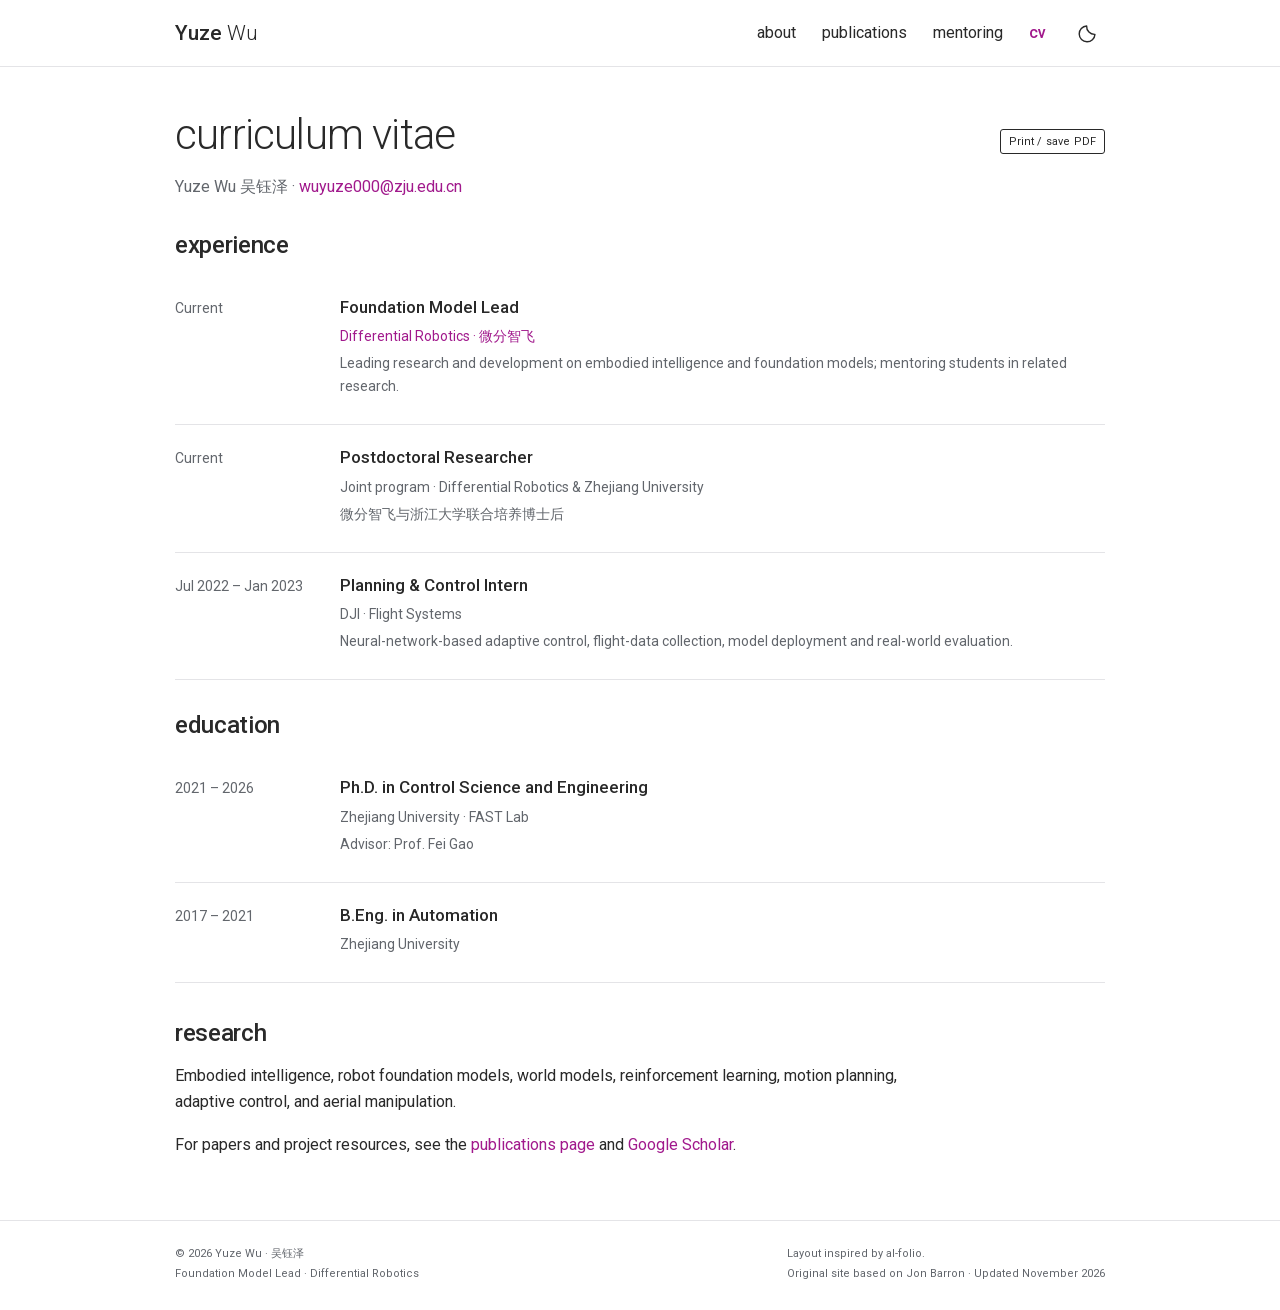
==== cv/index.html @ 36acd269 "Refresh academic homepage, author roles, and postdoctoral profile" ====
<!doctype html>
<html lang="en"><head>
<meta charset="utf-8"><meta name="viewport" content="width=device-width, initial-scale=1">
<title>Cv · Yuze Wu</title><meta name="description" content="Academic and professional background of Yuze Wu, Foundation Model Lead at Differential Robotics and joint postdoctoral researcher with Zhejiang University."><meta name="author" content="Yuze Wu">
<link rel="canonical" href="https://wyz000.github.io/cv/"><meta property="og:type" content="website"><meta property="og:title" content="Cv · Yuze Wu"><meta property="og:description" content="Academic and professional background of Yuze Wu, Foundation Model Lead at Differential Robotics and joint postdoctoral researcher with Zhejiang University."><meta property="og:url" content="https://wyz000.github.io/cv/"><meta property="og:image" content="https://wyz000.github.io/assets/images/yuze-wu.jpg">
<meta name="theme-color" content="#ffffff"><link rel="icon" href="../assets/favicon.svg" type="image/svg+xml">
<script>try{const t=localStorage.getItem('theme');document.documentElement.dataset.theme=t||(matchMedia('(prefers-color-scheme: dark)').matches?'dark':'light')}catch(e){}</script>
<link rel="stylesheet" href="../assets/css/site.css"><script src="../assets/js/site.js" defer></script>
<script type="application/ld+json">{"@context": "https://schema.org", "@type": "Person", "name": "Yuze Wu", "alternateName": "吴钰泽", "url": "https://wyz000.github.io", "jobTitle": ["Foundation Model Lead", "Postdoctoral Researcher"], "affiliation": [{"@type": "Organization", "name": "Differential Robotics", "url": "https://www.diffrobot.com/"}, {"@type": "CollegeOrUniversity", "name": "Zhejiang University"}], "alumniOf": {"@type": "CollegeOrUniversity", "name": "Zhejiang University"}, "sameAs": ["https://scholar.google.com/citations?user=xYCz7sAAAAAJ&hl=en", "https://github.com/Wyz000"]}</script></head>
<body><a class="skip-link" href="#main">Skip to content</a>
<header class="site-header"><div class="wrap header-inner"><a class="brand" href="../" aria-label="Yuze Wu home"><strong>Yuze</strong> Wu</a>
<div class="header-right"><nav id="site-nav" aria-label="Main navigation" data-menu><a href="../">about</a><a href="../publications/">publications</a><a href="../mentoring/">mentoring</a><a href="../cv/" aria-current="page">cv</a></nav>
<button class="icon-button" type="button" data-theme-toggle aria-label="Switch to dark theme"><svg class="moon" viewBox="0 0 24 24" fill="none" stroke="currentColor" stroke-width="1.6" stroke-linecap="round" stroke-linejoin="round" aria-hidden="true"><path d="M20.5 13A9 9 0 0 1 11 3.5 9 9 0 1 0 20.5 13Z"/></svg><svg class="sun" viewBox="0 0 24 24" fill="none" stroke="currentColor" stroke-width="1.6" stroke-linecap="round" stroke-linejoin="round" aria-hidden="true"><circle cx="12" cy="12" r="4"/><path d="M12 2v2m0 16v2M2 12h2m16 0h2M5 5l1.5 1.5m11 11L19 19M5 19l1.5-1.5m11-11L19 5"/></svg></button>
<button class="icon-button menu-button" type="button" data-menu-toggle aria-label="Toggle navigation" aria-expanded="false" aria-controls="site-nav"><svg class="" viewBox="0 0 24 24" fill="none" stroke="currentColor" stroke-width="1.6" stroke-linecap="round" stroke-linejoin="round" aria-hidden="true"><path d="M4 6h16M4 12h16M4 18h16"/></svg></button></div></div></header>
<main id="main" class="wrap"><div class="cv-title"><h1>curriculum vitae</h1><button class="outline-button print-button" type="button" data-print>Print / save PDF</button></div><p class="page-intro">Yuze Wu <span lang="zh-CN">吴钰泽</span> · <a href="mailto:wuyuze000@zju.edu.cn">wuyuze000@zju.edu.cn</a></p><section class="section"><h2>experience</h2><div class="cv-entry"><time>Current</time><div><h3>Foundation Model Lead</h3><p><a href="https://www.diffrobot.com/">Differential Robotics · 微分智飞</a></p><p>Leading research and development on embodied intelligence and foundation models; mentoring students in related research.</p></div></div><div class="cv-entry"><time>Current</time><div><h3>Postdoctoral Researcher</h3><p>Joint program · Differential Robotics &amp; Zhejiang University</p><p lang="zh-CN">微分智飞与浙江大学联合培养博士后</p></div></div><div class="cv-entry"><time>Jul 2022 – Jan 2023</time><div><h3>Planning &amp; Control Intern</h3><p>DJI · Flight Systems</p><p>Neural-network-based adaptive control, flight-data collection, model deployment and real-world evaluation.</p></div></div></section><section class="section"><h2>education</h2><div class="cv-entry"><time>2021 – 2026</time><div><h3>Ph.D. in Control Science and Engineering</h3><p>Zhejiang University · FAST Lab</p><p>Advisor: Prof. Fei Gao</p></div></div><div class="cv-entry"><time>2017 – 2021</time><div><h3>B.Eng. in Automation</h3><p>Zhejiang University</p></div></div></section><section class="section text-content"><h2>research</h2><p>Embodied intelligence, robot foundation models, world models, reinforcement learning, motion planning, adaptive control, and aerial manipulation.</p><p>For papers and project resources, see the <a href="../publications/">publications page</a> and <a href="https://scholar.google.com/citations?user=xYCz7sAAAAAJ&hl=en">Google Scholar</a>.</p></section></main>
<footer class="site-footer"><div class="wrap footer-inner"><span>© 2026 Yuze Wu · 吴钰泽<br>Foundation Model Lead · <a href="https://www.diffrobot.com/">Differential Robotics</a></span><span>Layout inspired by <a href="https://github.com/alshedivat/al-folio">al-folio</a>.<br>Original site based on <a href="https://jonbarron.info/">Jon Barron</a> · Updated November 2026</span></div></footer></body></html>
---- assets/css/site.css ----
@font-face{font-family:Roboto;font-style:normal;font-weight:100 900;font-display:swap;src:url('../fonts/roboto-latin.woff2') format('woff2')}

:root{--bg:#fff;--text:#292929;--muted:#62666c;--accent:#a1198c;--line:#e4e4e7;--soft:#f7f7f9;--header:rgba(255,255,255,.96);color-scheme:light}
:root[data-theme=dark]{--bg:#1c1c1f;--text:#e9e9ed;--muted:#adaeb8;--accent:#e692d2;--line:#3a3a42;--soft:#25252b;--header:rgba(28,28,31,.96);color-scheme:dark}
*{box-sizing:border-box}html{scroll-behavior:smooth;scroll-padding-top:88px}body{margin:0;background:var(--bg);color:var(--text);font:16px/1.65 Roboto,-apple-system,BlinkMacSystemFont,"Segoe UI","Noto Sans",Arial,sans-serif;font-weight:400;transition:background .2s,color .2s}a{color:var(--accent);text-decoration:none}a:hover{text-decoration:underline;text-underline-offset:4px}button,input{font:inherit}button{cursor:pointer}button,a,input,summary{touch-action:manipulation}a:focus-visible,button:focus-visible,input:focus-visible,summary:focus-visible{outline:2px solid var(--accent);outline-offset:5px}img{max-width:100%;height:auto}p{margin:0 0 1rem}h1,h2,h3{line-height:1.25}h1{font-size:42px;font-weight:300;letter-spacing:-.8px;margin:0 0 12px}h2{font-size:24px;font-weight:500;letter-spacing:-.35px;margin:0 0 15px}h3{font-size:18px;font-weight:500;margin:0 0 7px}strong{font-weight:700}.wrap{width:min(940px,calc(100% - 48px));margin-inline:auto}.skip-link{position:fixed;left:12px;top:-60px;z-index:100;background:var(--bg);padding:10px}.skip-link:focus{top:10px}
.site-header{position:sticky;top:0;z-index:20;background:var(--header);border-bottom:1px solid var(--line);backdrop-filter:blur(10px)}.header-inner{min-height:66px;display:flex;align-items:center;justify-content:space-between;gap:24px}.brand{color:var(--text);font-size:21px;font-weight:300;white-space:nowrap}.brand strong{font-weight:500}.brand:hover{text-decoration:none}.header-right{display:flex;align-items:center;gap:24px}nav{display:flex;gap:26px}nav a{color:var(--text);font-size:16px}nav a[aria-current=page]{color:var(--accent);font-weight:500}.icon-button{border:0;background:none;color:var(--text);display:grid;place-items:center;width:35px;height:35px;padding:5px;border-radius:50%}.icon-button:hover{background:var(--soft)}.icon-button svg{width:21px;height:21px}.menu-button{display:none}main{padding-top:40px;min-height:calc(100vh - 160px)}.name-zh{font-size:26px;letter-spacing:2px;font-weight:400;margin-left:16px}.subtitle{font-size:17px;color:var(--muted);margin-bottom:22px}.subtitle a{color:var(--text)}.about-body{display:flow-root}.about-body .socials{margin-top:15px}.portrait{float:right;width:200px;margin:0 0 15px 28px}.portrait img{display:block;width:100%;aspect-ratio:1/1;object-fit:cover;border-radius:5px;box-shadow:0 3px 12px #00000010}.portrait figcaption{font-size:12px;line-height:1.5;color:var(--muted);margin-top:9px}.intro{font-size:15.5px;line-height:1.7}.intro p{margin-bottom:12px}.intro p:last-child{margin-bottom:0}.intro strong{font-weight:500}.socials{display:flex;gap:21px;align-items:center;flex-wrap:wrap;margin-top:15px}.socials a{display:flex;gap:7px;align-items:center;font-size:14px}.socials svg{width:19px;height:19px}.section{margin-top:30px}.section-heading{display:flex;justify-content:space-between;align-items:baseline;gap:20px}.section-heading a{font-size:14px;white-space:nowrap}.research-list{padding:0;list-style:none;margin:0}.research-list li{margin:0 0 11px;line-height:1.7}.research-list strong{font-weight:500}.research-list span{color:var(--muted)}.news{border-collapse:collapse;width:100%;font-size:14px}.news td{padding:6px 0;vertical-align:top}.news th{width:110px;font-weight:400;color:var(--muted);text-align:left;vertical-align:top;padding:6px 18px 6px 0;white-space:nowrap}.page-intro{color:var(--muted);max-width:760px}.pub-list{display:grid;gap:22px}.pub{display:grid;grid-template-columns:160px minmax(0,1fr);gap:20px;position:relative}.pub-media{position:relative;align-self:start;padding:0;border:0;background:var(--soft);border-radius:4px;overflow:hidden;width:100%}.pub-media img{display:block;width:100%;aspect-ratio:1.55;object-fit:contain;background:#fff}.pub-media[data-demo]::after{content:'▶  demo';position:absolute;right:7px;bottom:7px;color:#fff;background:#000a;border-radius:3px;padding:1px 6px;font-size:10px;letter-spacing:.4px}.pub-media[data-playing=true]::after{content:'Ⅱ  pause'}.pub-art{aspect-ratio:1.55;display:flex;align-items:center;justify-content:center;background:var(--soft);border:1px solid var(--line);border-radius:4px;color:var(--accent);font-size:22px;letter-spacing:-.5px;text-align:center;padding:15px}.pub h3{font-size:16px;line-height:1.45;margin:0 0 5px;font-weight:700}.pub h3 a{color:var(--text)}.authors{font-size:13.5px;line-height:1.55;color:var(--muted);margin-bottom:5px}.authors strong{color:var(--text);font-weight:700}.venue{font-size:13.5px;line-height:1.5;margin:0 0 8px}.venue em{font-style:normal}.venue .tag{color:var(--accent);font-weight:500}.pub-links{display:flex;flex-wrap:wrap;gap:6px;margin:10px 0 0}.pub-link,.pub-details summary,.outline-button{font-size:11px;line-height:1.4;padding:4px 8px;border:1px solid var(--text);border-radius:3px;color:var(--text);background:transparent;display:inline-block;text-decoration:none;letter-spacing:.15px}.pub-link:hover,.pub-details summary:hover,.outline-button:hover{color:var(--accent);border-color:var(--accent);text-decoration:none}.summary{font-size:13.5px;color:var(--muted);line-height:1.6;margin:7px 0}.pub-details{margin-top:9px}.pub-details summary{list-style:none;cursor:pointer}.pub-details summary::-webkit-details-marker{display:none}.pub-details summary::after{content:' +';color:var(--accent)}.pub-details[open] summary::after{content:' −'}.pub-details p{font-size:13px;background:var(--soft);padding:14px;margin:10px 0 0;line-height:1.65}.pub-details pre{white-space:pre-wrap;word-break:break-word;font-size:11px;line-height:1.7;background:var(--soft);padding:14px;margin-bottom:8px}.year-heading{font-size:25px;color:var(--muted);font-weight:300;border-top:1px solid var(--line);padding-top:24px;margin:35px 0 25px}.pub-group:first-child .year-heading{border-top:0;padding-top:0}.pub-controls{margin:28px 0 32px}.search-box{width:100%;padding:11px 14px;border:1px solid var(--line);border-radius:4px;color:var(--text);background:var(--bg)}.search-box:focus{border-color:var(--accent)}.filters{display:flex;gap:9px;flex-wrap:wrap;margin-top:13px}.filter{font-size:12px;padding:5px 11px;border:1px solid var(--line);background:transparent;color:var(--muted);border-radius:4px}.filter[aria-pressed=true]{color:var(--accent);border-color:var(--accent);background:var(--soft)}.results-count{font-size:12px;color:var(--muted);margin:12px 0 0}.empty{padding:30px;background:var(--soft);color:var(--muted);border-radius:4px}.text-content{max-width:760px}.text-content h2{margin-top:35px;font-size:24px}.text-content ul{padding-left:21px}.text-content li{margin-bottom:12px}.text-content li::marker{color:var(--accent)}.quiet-note{font-size:14px;color:var(--muted)}.cv-entry{display:grid;grid-template-columns:145px minmax(0,1fr);gap:20px;padding:22px 0;border-bottom:1px solid var(--line)}.cv-entry time{font-size:14px;color:var(--muted)}.cv-entry h3{font-size:17px}.cv-entry p{font-size:14px;color:var(--muted);margin:4px 0}.cv-title{display:flex;justify-content:space-between;align-items:center;gap:16px}.research-note{margin-top:16px;padding-top:16px;border-top:1px solid var(--line);font-size:14px}.site-footer{margin-top:62px;padding:23px 0 26px;border-top:1px solid var(--line);font-size:11px;color:var(--muted);line-height:1.8}.footer-inner{display:flex;justify-content:space-between;gap:25px}.site-footer a{color:var(--muted)}[hidden]{display:none!important}.sr-only{position:absolute;width:1px;height:1px;padding:0;margin:-1px;overflow:hidden;clip:rect(0,0,0,0);white-space:nowrap;border:0}.sun{display:none}[data-theme=dark] .sun{display:block}[data-theme=dark] .moon{display:none}
@media(min-width:1100px){.wrap{width:930px}main{padding-top:42px}}
@media(max-width:700px){body{font-size:15px}.wrap{width:calc(100% - 36px)}main{padding-top:34px}h1{font-size:35px}.name-zh{font-size:22px;margin-left:10px}.subtitle{font-size:15px;margin-bottom:24px}.header-inner{min-height:60px}.brand{font-size:19px}.header-right{gap:10px}.menu-button{display:grid}nav{position:absolute;top:59px;left:0;right:0;background:var(--bg);border-bottom:1px solid var(--line);padding:20px 25px;flex-direction:column;gap:16px;display:none}nav[data-open=true]{display:flex}.portrait{width:32%;margin-left:22px}.intro{font-size:15px;line-height:1.75}.portrait figcaption{font-size:11px}.section{margin-top:28px}h2{font-size:23px}.pub{grid-template-columns:135px minmax(0,1fr);gap:18px}.pub h3{font-size:15px}.authors,.venue{font-size:12px}.summary{font-size:12.5px}.footer-inner{display:block}.footer-inner span{display:block}.cv-entry{grid-template-columns:110px minmax(0,1fr);gap:15px}}
@media(max-width:460px){.portrait{width:120px;margin-left:18px;margin-bottom:14px}.portrait figcaption{display:none}.pub{grid-template-columns:1fr;gap:13px;padding-bottom:26px;border-bottom:1px solid var(--line)}.pub-media,.pub-art{width:100%;max-width:270px}.pub-list{gap:20px}.pub h3{font-size:16px}.authors,.venue{font-size:13px}.summary{font-size:13px}.socials{gap:18px}.news th{width:80px;padding-right:12px}.section-heading{gap:10px}.section-heading a{font-size:12px}.cv-entry{grid-template-columns:1fr;gap:5px}.name-zh{font-size:20px;letter-spacing:1px}.subtitle{max-width:none}.pub-details p{font-size:13px}}
@media(prefers-reduced-motion:reduce){html{scroll-behavior:auto}body{transition:none}}

/* Compact academic content and complete author attribution. */
.author-mark{color:var(--accent);font-size:.78em;font-weight:600;line-height:0;vertical-align:super;margin-left:1px}
.author-legend{font-size:12px;color:var(--muted);margin:0 0 19px;line-height:1.6}
.news-list{list-style:none;padding:0;margin:0;font-size:14px;line-height:1.65}
.news-list li{display:grid;grid-template-columns:96px minmax(0,1fr);gap:12px;margin:0 0 7px}
.news-list time{font-weight:500;white-space:nowrap;font-variant-numeric:tabular-nums}
.earlier-news{margin-top:10px;font-size:13px}
.earlier-news>summary{color:var(--accent);cursor:pointer;width:fit-content}
.earlier-news[open]>.news-list{margin-top:12px}
.compact-list{padding-left:20px;margin:0;font-size:14px;line-height:1.7}
.compact-list li{padding-left:2px;margin-bottom:5px}
.compact-list li::marker{color:var(--muted)}
.education-date{font-variant-numeric:tabular-nums;margin-right:8px;white-space:nowrap}
.education-list .quiet-note{font-size:inherit}
@media(max-width:700px){.intro{font-size:15px;line-height:1.7}.portrait{width:30%;margin-left:22px}.news-list{font-size:13.5px}.news-list li{grid-template-columns:88px minmax(0,1fr);gap:8px}.compact-list{font-size:13.5px}.author-legend{font-size:11.5px}}
@media(max-width:460px){.portrait{width:115px;margin-left:18px}.news-list li{display:block;margin-bottom:9px}.news-list time{margin-right:6px}.education-date{display:block;margin-right:0}.section-heading{align-items:center}.section-heading h2{font-size:22px}}

@media print{:root,:root[data-theme=dark]{--bg:#fff;--text:#000;--muted:#444;--accent:#000;--line:#ddd;--soft:#f7f7f7;color-scheme:light}.site-header,.site-footer,.print-button,.pub-controls,.socials{display:none}body{font-size:11pt;color:#000;background:#fff}.wrap{width:100%}main{padding-top:0}h1{font-size:28pt}.cv-entry{break-inside:avoid}a{color:#000}.section{margin-top:20px}}
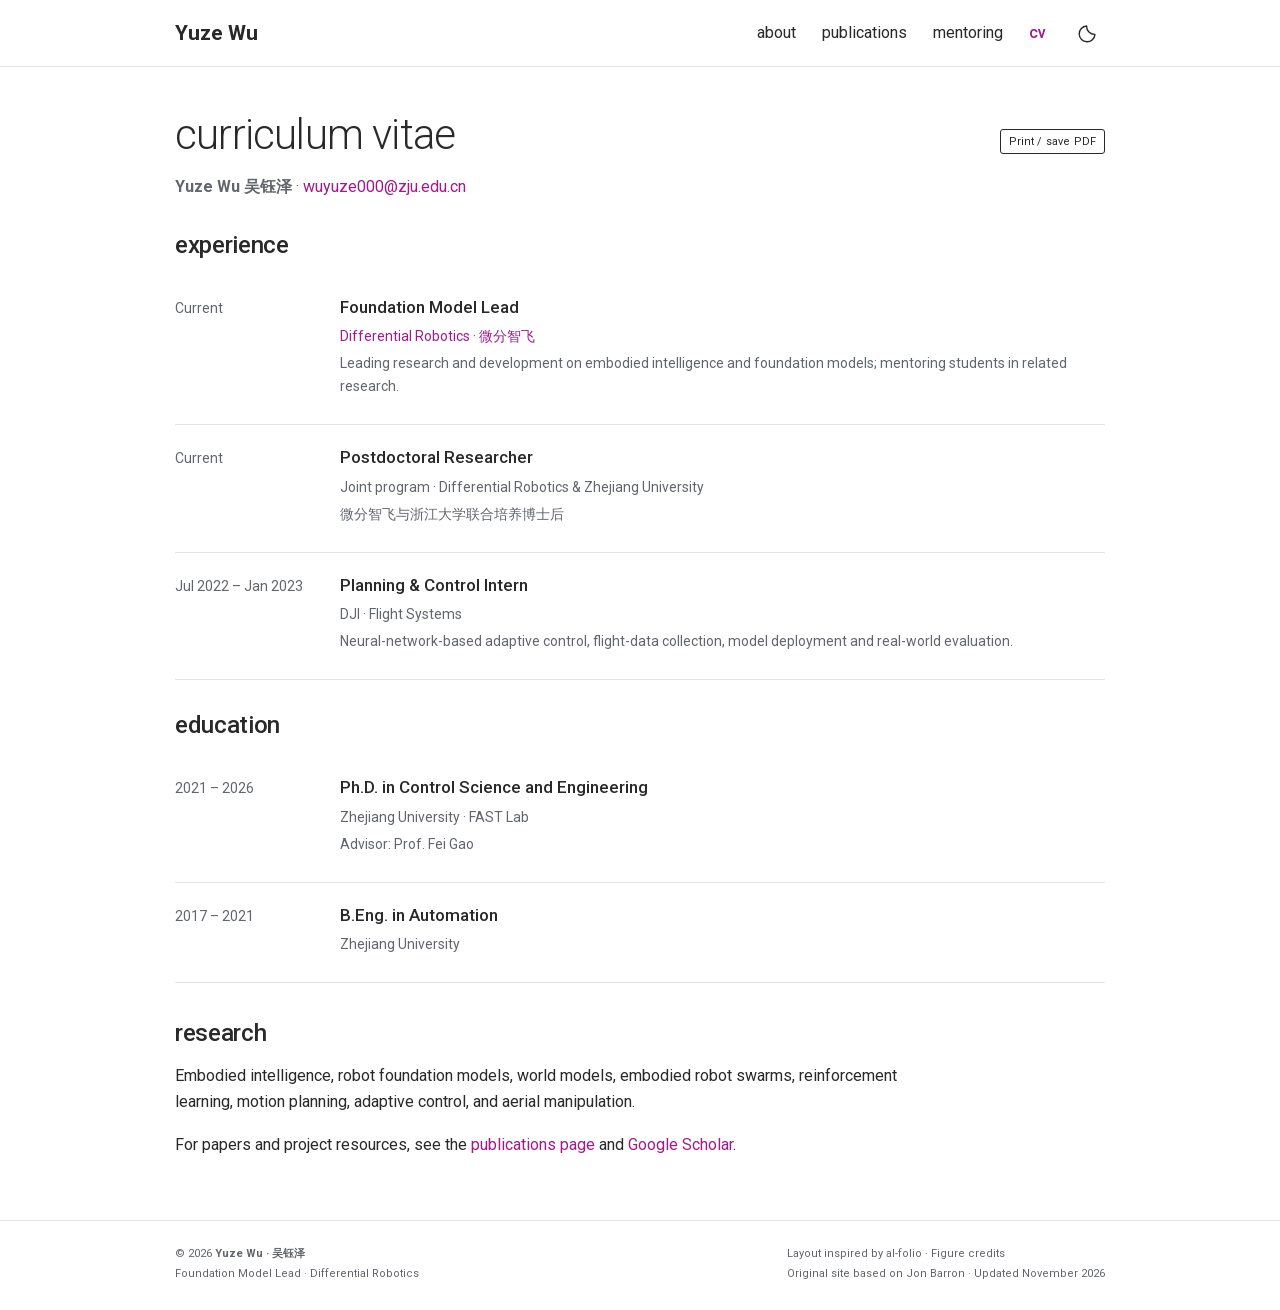
==== commit e942617f: "Refresh paper thumbnails, biography, and embodied swarm research direction" ====
--- a/cv/index.html
+++ b/cv/index.html
@@ -5,12 +5,12 @@
 <link rel="canonical" href="https://wyz000.github.io/cv/"><meta property="og:type" content="website"><meta property="og:title" content="Cv · Yuze Wu"><meta property="og:description" content="Academic and professional background of Yuze Wu, Foundation Model Lead at Differential Robotics and joint postdoctoral researcher with Zhejiang University."><meta property="og:url" content="https://wyz000.github.io/cv/"><meta property="og:image" content="https://wyz000.github.io/assets/images/yuze-wu.jpg">
 <meta name="theme-color" content="#ffffff"><link rel="icon" href="../assets/favicon.svg" type="image/svg+xml">
 <script>try{const t=localStorage.getItem('theme');document.documentElement.dataset.theme=t||(matchMedia('(prefers-color-scheme: dark)').matches?'dark':'light')}catch(e){}</script>
-<link rel="stylesheet" href="../assets/css/site.css"><script src="../assets/js/site.js" defer></script>
+<link rel="stylesheet" href="../assets/css/site.css?v=ba0b3f9cfb"><script src="../assets/js/site.js" defer></script>
 <script type="application/ld+json">{"@context": "https://schema.org", "@type": "Person", "name": "Yuze Wu", "alternateName": "吴钰泽", "url": "https://wyz000.github.io", "jobTitle": ["Foundation Model Lead", "Postdoctoral Researcher"], "affiliation": [{"@type": "Organization", "name": "Differential Robotics", "url": "https://www.diffrobot.com/"}, {"@type": "CollegeOrUniversity", "name": "Zhejiang University"}], "alumniOf": {"@type": "CollegeOrUniversity", "name": "Zhejiang University"}, "sameAs": ["https://scholar.google.com/citations?user=xYCz7sAAAAAJ&hl=en", "https://github.com/Wyz000"]}</script></head>
 <body><a class="skip-link" href="#main">Skip to content</a>
-<header class="site-header"><div class="wrap header-inner"><a class="brand" href="../" aria-label="Yuze Wu home"><strong>Yuze</strong> Wu</a>
+<header class="site-header"><div class="wrap header-inner"><a class="brand" href="../" aria-label="Yuze Wu home"><strong>Yuze Wu</strong></a>
 <div class="header-right"><nav id="site-nav" aria-label="Main navigation" data-menu><a href="../">about</a><a href="../publications/">publications</a><a href="../mentoring/">mentoring</a><a href="../cv/" aria-current="page">cv</a></nav>
 <button class="icon-button" type="button" data-theme-toggle aria-label="Switch to dark theme"><svg class="moon" viewBox="0 0 24 24" fill="none" stroke="currentColor" stroke-width="1.6" stroke-linecap="round" stroke-linejoin="round" aria-hidden="true"><path d="M20.5 13A9 9 0 0 1 11 3.5 9 9 0 1 0 20.5 13Z"/></svg><svg class="sun" viewBox="0 0 24 24" fill="none" stroke="currentColor" stroke-width="1.6" stroke-linecap="round" stroke-linejoin="round" aria-hidden="true"><circle cx="12" cy="12" r="4"/><path d="M12 2v2m0 16v2M2 12h2m16 0h2M5 5l1.5 1.5m11 11L19 19M5 19l1.5-1.5m11-11L19 5"/></svg></button>
 <button class="icon-button menu-button" type="button" data-menu-toggle aria-label="Toggle navigation" aria-expanded="false" aria-controls="site-nav"><svg class="" viewBox="0 0 24 24" fill="none" stroke="currentColor" stroke-width="1.6" stroke-linecap="round" stroke-linejoin="round" aria-hidden="true"><path d="M4 6h16M4 12h16M4 18h16"/></svg></button></div></div></header>
-<main id="main" class="wrap"><div class="cv-title"><h1>curriculum vitae</h1><button class="outline-button print-button" type="button" data-print>Print / save PDF</button></div><p class="page-intro">Yuze Wu <span lang="zh-CN">吴钰泽</span> · <a href="mailto:wuyuze000@zju.edu.cn">wuyuze000@zju.edu.cn</a></p><section class="section"><h2>experience</h2><div class="cv-entry"><time>Current</time><div><h3>Foundation Model Lead</h3><p><a href="https://www.diffrobot.com/">Differential Robotics · 微分智飞</a></p><p>Leading research and development on embodied intelligence and foundation models; mentoring students in related research.</p></div></div><div class="cv-entry"><time>Current</time><div><h3>Postdoctoral Researcher</h3><p>Joint program · Differential Robotics &amp; Zhejiang University</p><p lang="zh-CN">微分智飞与浙江大学联合培养博士后</p></div></div><div class="cv-entry"><time>Jul 2022 – Jan 2023</time><div><h3>Planning &amp; Control Intern</h3><p>DJI · Flight Systems</p><p>Neural-network-based adaptive control, flight-data collection, model deployment and real-world evaluation.</p></div></div></section><section class="section"><h2>education</h2><div class="cv-entry"><time>2021 – 2026</time><div><h3>Ph.D. in Control Science and Engineering</h3><p>Zhejiang University · FAST Lab</p><p>Advisor: Prof. Fei Gao</p></div></div><div class="cv-entry"><time>2017 – 2021</time><div><h3>B.Eng. in Automation</h3><p>Zhejiang University</p></div></div></section><section class="section text-content"><h2>research</h2><p>Embodied intelligence, robot foundation models, world models, reinforcement learning, motion planning, adaptive control, and aerial manipulation.</p><p>For papers and project resources, see the <a href="../publications/">publications page</a> and <a href="https://scholar.google.com/citations?user=xYCz7sAAAAAJ&hl=en">Google Scholar</a>.</p></section></main>
-<footer class="site-footer"><div class="wrap footer-inner"><span>© 2026 Yuze Wu · 吴钰泽<br>Foundation Model Lead · <a href="https://www.diffrobot.com/">Differential Robotics</a></span><span>Layout inspired by <a href="https://github.com/alshedivat/al-folio">al-folio</a>.<br>Original site based on <a href="https://jonbarron.info/">Jon Barron</a> · Updated November 2026</span></div></footer></body></html>+<main id="main" class="wrap"><div class="cv-title"><h1>curriculum vitae</h1><button class="outline-button print-button" type="button" data-print>Print / save PDF</button></div><p class="page-intro"><strong>Yuze Wu <span lang="zh-CN">吴钰泽</span></strong> · <a href="mailto:wuyuze000@zju.edu.cn">wuyuze000@zju.edu.cn</a></p><section class="section"><h2>experience</h2><div class="cv-entry"><time>Current</time><div><h3>Foundation Model Lead</h3><p><a href="https://www.diffrobot.com/">Differential Robotics · 微分智飞</a></p><p>Leading research and development on embodied intelligence and foundation models; mentoring students in related research.</p></div></div><div class="cv-entry"><time>Current</time><div><h3>Postdoctoral Researcher</h3><p>Joint program · Differential Robotics &amp; Zhejiang University</p><p lang="zh-CN">微分智飞与浙江大学联合培养博士后</p></div></div><div class="cv-entry"><time>Jul 2022 – Jan 2023</time><div><h3>Planning &amp; Control Intern</h3><p>DJI · Flight Systems</p><p>Neural-network-based adaptive control, flight-data collection, model deployment and real-world evaluation.</p></div></div></section><section class="section"><h2>education</h2><div class="cv-entry"><time>2021 – 2026</time><div><h3>Ph.D. in Control Science and Engineering</h3><p>Zhejiang University · FAST Lab</p><p>Advisor: Prof. Fei Gao</p></div></div><div class="cv-entry"><time>2017 – 2021</time><div><h3>B.Eng. in Automation</h3><p>Zhejiang University</p></div></div></section><section class="section text-content"><h2>research</h2><p>Embodied intelligence, robot foundation models, world models, embodied robot swarms, reinforcement learning, motion planning, adaptive control, and aerial manipulation.</p><p>For papers and project resources, see the <a href="../publications/">publications page</a> and <a href="https://scholar.google.com/citations?user=xYCz7sAAAAAJ&hl=en">Google Scholar</a>.</p></section></main>
+<footer class="site-footer"><div class="wrap footer-inner"><span>© 2026 <strong>Yuze Wu · <span lang="zh-CN">吴钰泽</span></strong><br>Foundation Model Lead · <a href="https://www.diffrobot.com/">Differential Robotics</a></span><span>Layout inspired by <a href="https://github.com/alshedivat/al-folio">al-folio</a> · <a href="../assets/images/CREDITS.txt">Figure credits</a><br>Original site based on <a href="https://jonbarron.info/">Jon Barron</a> · Updated November 2026</span></div></footer></body></html>
--- a/assets/css/site.css
+++ b/assets/css/site.css
@@ -3,7 +3,7 @@
 :root{--bg:#fff;--text:#292929;--muted:#62666c;--accent:#a1198c;--line:#e4e4e7;--soft:#f7f7f9;--header:rgba(255,255,255,.96);color-scheme:light}
 :root[data-theme=dark]{--bg:#1c1c1f;--text:#e9e9ed;--muted:#adaeb8;--accent:#e692d2;--line:#3a3a42;--soft:#25252b;--header:rgba(28,28,31,.96);color-scheme:dark}
 *{box-sizing:border-box}html{scroll-behavior:smooth;scroll-padding-top:88px}body{margin:0;background:var(--bg);color:var(--text);font:16px/1.65 Roboto,-apple-system,BlinkMacSystemFont,"Segoe UI","Noto Sans",Arial,sans-serif;font-weight:400;transition:background .2s,color .2s}a{color:var(--accent);text-decoration:none}a:hover{text-decoration:underline;text-underline-offset:4px}button,input{font:inherit}button{cursor:pointer}button,a,input,summary{touch-action:manipulation}a:focus-visible,button:focus-visible,input:focus-visible,summary:focus-visible{outline:2px solid var(--accent);outline-offset:5px}img{max-width:100%;height:auto}p{margin:0 0 1rem}h1,h2,h3{line-height:1.25}h1{font-size:42px;font-weight:300;letter-spacing:-.8px;margin:0 0 12px}h2{font-size:24px;font-weight:500;letter-spacing:-.35px;margin:0 0 15px}h3{font-size:18px;font-weight:500;margin:0 0 7px}strong{font-weight:700}.wrap{width:min(940px,calc(100% - 48px));margin-inline:auto}.skip-link{position:fixed;left:12px;top:-60px;z-index:100;background:var(--bg);padding:10px}.skip-link:focus{top:10px}
-.site-header{position:sticky;top:0;z-index:20;background:var(--header);border-bottom:1px solid var(--line);backdrop-filter:blur(10px)}.header-inner{min-height:66px;display:flex;align-items:center;justify-content:space-between;gap:24px}.brand{color:var(--text);font-size:21px;font-weight:300;white-space:nowrap}.brand strong{font-weight:500}.brand:hover{text-decoration:none}.header-right{display:flex;align-items:center;gap:24px}nav{display:flex;gap:26px}nav a{color:var(--text);font-size:16px}nav a[aria-current=page]{color:var(--accent);font-weight:500}.icon-button{border:0;background:none;color:var(--text);display:grid;place-items:center;width:35px;height:35px;padding:5px;border-radius:50%}.icon-button:hover{background:var(--soft)}.icon-button svg{width:21px;height:21px}.menu-button{display:none}main{padding-top:40px;min-height:calc(100vh - 160px)}.name-zh{font-size:26px;letter-spacing:2px;font-weight:400;margin-left:16px}.subtitle{font-size:17px;color:var(--muted);margin-bottom:22px}.subtitle a{color:var(--text)}.about-body{display:flow-root}.about-body .socials{margin-top:15px}.portrait{float:right;width:200px;margin:0 0 15px 28px}.portrait img{display:block;width:100%;aspect-ratio:1/1;object-fit:cover;border-radius:5px;box-shadow:0 3px 12px #00000010}.portrait figcaption{font-size:12px;line-height:1.5;color:var(--muted);margin-top:9px}.intro{font-size:15.5px;line-height:1.7}.intro p{margin-bottom:12px}.intro p:last-child{margin-bottom:0}.intro strong{font-weight:500}.socials{display:flex;gap:21px;align-items:center;flex-wrap:wrap;margin-top:15px}.socials a{display:flex;gap:7px;align-items:center;font-size:14px}.socials svg{width:19px;height:19px}.section{margin-top:30px}.section-heading{display:flex;justify-content:space-between;align-items:baseline;gap:20px}.section-heading a{font-size:14px;white-space:nowrap}.research-list{padding:0;list-style:none;margin:0}.research-list li{margin:0 0 11px;line-height:1.7}.research-list strong{font-weight:500}.research-list span{color:var(--muted)}.news{border-collapse:collapse;width:100%;font-size:14px}.news td{padding:6px 0;vertical-align:top}.news th{width:110px;font-weight:400;color:var(--muted);text-align:left;vertical-align:top;padding:6px 18px 6px 0;white-space:nowrap}.page-intro{color:var(--muted);max-width:760px}.pub-list{display:grid;gap:22px}.pub{display:grid;grid-template-columns:160px minmax(0,1fr);gap:20px;position:relative}.pub-media{position:relative;align-self:start;padding:0;border:0;background:var(--soft);border-radius:4px;overflow:hidden;width:100%}.pub-media img{display:block;width:100%;aspect-ratio:1.55;object-fit:contain;background:#fff}.pub-media[data-demo]::after{content:'▶  demo';position:absolute;right:7px;bottom:7px;color:#fff;background:#000a;border-radius:3px;padding:1px 6px;font-size:10px;letter-spacing:.4px}.pub-media[data-playing=true]::after{content:'Ⅱ  pause'}.pub-art{aspect-ratio:1.55;display:flex;align-items:center;justify-content:center;background:var(--soft);border:1px solid var(--line);border-radius:4px;color:var(--accent);font-size:22px;letter-spacing:-.5px;text-align:center;padding:15px}.pub h3{font-size:16px;line-height:1.45;margin:0 0 5px;font-weight:700}.pub h3 a{color:var(--text)}.authors{font-size:13.5px;line-height:1.55;color:var(--muted);margin-bottom:5px}.authors strong{color:var(--text);font-weight:700}.venue{font-size:13.5px;line-height:1.5;margin:0 0 8px}.venue em{font-style:normal}.venue .tag{color:var(--accent);font-weight:500}.pub-links{display:flex;flex-wrap:wrap;gap:6px;margin:10px 0 0}.pub-link,.pub-details summary,.outline-button{font-size:11px;line-height:1.4;padding:4px 8px;border:1px solid var(--text);border-radius:3px;color:var(--text);background:transparent;display:inline-block;text-decoration:none;letter-spacing:.15px}.pub-link:hover,.pub-details summary:hover,.outline-button:hover{color:var(--accent);border-color:var(--accent);text-decoration:none}.summary{font-size:13.5px;color:var(--muted);line-height:1.6;margin:7px 0}.pub-details{margin-top:9px}.pub-details summary{list-style:none;cursor:pointer}.pub-details summary::-webkit-details-marker{display:none}.pub-details summary::after{content:' +';color:var(--accent)}.pub-details[open] summary::after{content:' −'}.pub-details p{font-size:13px;background:var(--soft);padding:14px;margin:10px 0 0;line-height:1.65}.pub-details pre{white-space:pre-wrap;word-break:break-word;font-size:11px;line-height:1.7;background:var(--soft);padding:14px;margin-bottom:8px}.year-heading{font-size:25px;color:var(--muted);font-weight:300;border-top:1px solid var(--line);padding-top:24px;margin:35px 0 25px}.pub-group:first-child .year-heading{border-top:0;padding-top:0}.pub-controls{margin:28px 0 32px}.search-box{width:100%;padding:11px 14px;border:1px solid var(--line);border-radius:4px;color:var(--text);background:var(--bg)}.search-box:focus{border-color:var(--accent)}.filters{display:flex;gap:9px;flex-wrap:wrap;margin-top:13px}.filter{font-size:12px;padding:5px 11px;border:1px solid var(--line);background:transparent;color:var(--muted);border-radius:4px}.filter[aria-pressed=true]{color:var(--accent);border-color:var(--accent);background:var(--soft)}.results-count{font-size:12px;color:var(--muted);margin:12px 0 0}.empty{padding:30px;background:var(--soft);color:var(--muted);border-radius:4px}.text-content{max-width:760px}.text-content h2{margin-top:35px;font-size:24px}.text-content ul{padding-left:21px}.text-content li{margin-bottom:12px}.text-content li::marker{color:var(--accent)}.quiet-note{font-size:14px;color:var(--muted)}.cv-entry{display:grid;grid-template-columns:145px minmax(0,1fr);gap:20px;padding:22px 0;border-bottom:1px solid var(--line)}.cv-entry time{font-size:14px;color:var(--muted)}.cv-entry h3{font-size:17px}.cv-entry p{font-size:14px;color:var(--muted);margin:4px 0}.cv-title{display:flex;justify-content:space-between;align-items:center;gap:16px}.research-note{margin-top:16px;padding-top:16px;border-top:1px solid var(--line);font-size:14px}.site-footer{margin-top:62px;padding:23px 0 26px;border-top:1px solid var(--line);font-size:11px;color:var(--muted);line-height:1.8}.footer-inner{display:flex;justify-content:space-between;gap:25px}.site-footer a{color:var(--muted)}[hidden]{display:none!important}.sr-only{position:absolute;width:1px;height:1px;padding:0;margin:-1px;overflow:hidden;clip:rect(0,0,0,0);white-space:nowrap;border:0}.sun{display:none}[data-theme=dark] .sun{display:block}[data-theme=dark] .moon{display:none}
+.site-header{position:sticky;top:0;z-index:20;background:var(--header);border-bottom:1px solid var(--line);backdrop-filter:blur(10px)}.header-inner{min-height:66px;display:flex;align-items:center;justify-content:space-between;gap:24px}.brand{color:var(--text);font-size:21px;font-weight:700;white-space:nowrap}.brand strong{font-weight:700}.brand:hover{text-decoration:none}.header-right{display:flex;align-items:center;gap:24px}nav{display:flex;gap:26px}nav a{color:var(--text);font-size:16px}nav a[aria-current=page]{color:var(--accent);font-weight:500}.icon-button{border:0;background:none;color:var(--text);display:grid;place-items:center;width:35px;height:35px;padding:5px;border-radius:50%}.icon-button:hover{background:var(--soft)}.icon-button svg{width:21px;height:21px}.menu-button{display:none}main{padding-top:40px;min-height:calc(100vh - 160px)}.profile-name{font-weight:700}.name-zh{font-size:26px;letter-spacing:2px;font-weight:inherit;margin-left:16px}.subtitle{font-size:17px;color:var(--muted);margin-bottom:22px}.subtitle a{color:var(--text)}.about-body{display:flow-root}.about-body .socials{margin-top:15px}.portrait{float:right;width:200px;margin:0 0 15px 28px}.portrait img{display:block;width:100%;aspect-ratio:1/1;object-fit:cover;border-radius:5px;box-shadow:0 3px 12px #00000010}.portrait figcaption{font-size:12px;line-height:1.5;color:var(--muted);margin-top:9px}.intro{font-size:15.5px;line-height:1.7}.intro p{margin-bottom:12px}.intro p:last-child{margin-bottom:0}.intro strong{font-weight:500}.socials{display:flex;gap:21px;align-items:center;flex-wrap:wrap;margin-top:15px}.socials a{display:flex;gap:7px;align-items:center;font-size:14px}.socials svg{width:19px;height:19px}.section{margin-top:30px}.section-heading{display:flex;justify-content:space-between;align-items:baseline;gap:20px}.section-heading a{font-size:14px;white-space:nowrap}.research-list{padding:0;list-style:none;margin:0}.research-list li{margin:0 0 11px;line-height:1.7}.research-list strong{font-weight:500}.research-list span{color:var(--muted)}.news{border-collapse:collapse;width:100%;font-size:14px}.news td{padding:6px 0;vertical-align:top}.news th{width:110px;font-weight:400;color:var(--muted);text-align:left;vertical-align:top;padding:6px 18px 6px 0;white-space:nowrap}.page-intro{color:var(--muted);max-width:760px}.pub-list{display:grid;gap:22px}.pub{display:grid;grid-template-columns:160px minmax(0,1fr);gap:20px;position:relative}.pub-media{position:relative;align-self:start;padding:0;border:0;background:var(--soft);border-radius:4px;overflow:hidden;width:100%}.pub-media img{display:block;width:100%;aspect-ratio:1.55;object-fit:contain;background:#fff}.pub-media[data-demo]::after{content:'▶  demo';position:absolute;right:7px;bottom:7px;color:#fff;background:#000a;border-radius:3px;padding:1px 6px;font-size:10px;letter-spacing:.4px}.pub-media[data-playing=true]::after{content:'Ⅱ  pause'}.pub-art{aspect-ratio:1.55;display:flex;align-items:center;justify-content:center;background:var(--soft);border:1px solid var(--line);border-radius:4px;color:var(--accent);font-size:22px;letter-spacing:-.5px;text-align:center;padding:15px}.pub h3{font-size:16px;line-height:1.45;margin:0 0 5px;font-weight:700}.pub h3 a{color:var(--text)}.authors{font-size:13.5px;line-height:1.55;color:var(--muted);margin-bottom:5px}.authors strong{color:var(--text);font-weight:700}.venue{font-size:13.5px;line-height:1.5;margin:0 0 8px}.venue em{font-style:normal}.venue .tag{color:var(--accent);font-weight:500}.pub-links{display:flex;flex-wrap:wrap;gap:6px;margin:10px 0 0}.pub-link,.pub-details summary,.outline-button{font-size:11px;line-height:1.4;padding:4px 8px;border:1px solid var(--text);border-radius:3px;color:var(--text);background:transparent;display:inline-block;text-decoration:none;letter-spacing:.15px}.pub-link:hover,.pub-details summary:hover,.outline-button:hover{color:var(--accent);border-color:var(--accent);text-decoration:none}.summary{font-size:13.5px;color:var(--muted);line-height:1.6;margin:7px 0}.pub-details{margin-top:9px}.pub-details summary{list-style:none;cursor:pointer}.pub-details summary::-webkit-details-marker{display:none}.pub-details summary::after{content:' +';color:var(--accent)}.pub-details[open] summary::after{content:' −'}.pub-details p{font-size:13px;background:var(--soft);padding:14px;margin:10px 0 0;line-height:1.65}.pub-details pre{white-space:pre-wrap;word-break:break-word;font-size:11px;line-height:1.7;background:var(--soft);padding:14px;margin-bottom:8px}.year-heading{font-size:25px;color:var(--muted);font-weight:300;border-top:1px solid var(--line);padding-top:24px;margin:35px 0 25px}.pub-group:first-child .year-heading{border-top:0;padding-top:0}.pub-controls{margin:28px 0 32px}.search-box{width:100%;padding:11px 14px;border:1px solid var(--line);border-radius:4px;color:var(--text);background:var(--bg)}.search-box:focus{border-color:var(--accent)}.filters{display:flex;gap:9px;flex-wrap:wrap;margin-top:13px}.filter{font-size:12px;padding:5px 11px;border:1px solid var(--line);background:transparent;color:var(--muted);border-radius:4px}.filter[aria-pressed=true]{color:var(--accent);border-color:var(--accent);background:var(--soft)}.results-count{font-size:12px;color:var(--muted);margin:12px 0 0}.empty{padding:30px;background:var(--soft);color:var(--muted);border-radius:4px}.text-content{max-width:760px}.text-content h2{margin-top:35px;font-size:24px}.text-content ul{padding-left:21px}.text-content li{margin-bottom:12px}.text-content li::marker{color:var(--accent)}.quiet-note{font-size:14px;color:var(--muted)}.cv-entry{display:grid;grid-template-columns:145px minmax(0,1fr);gap:20px;padding:22px 0;border-bottom:1px solid var(--line)}.cv-entry time{font-size:14px;color:var(--muted)}.cv-entry h3{font-size:17px}.cv-entry p{font-size:14px;color:var(--muted);margin:4px 0}.cv-title{display:flex;justify-content:space-between;align-items:center;gap:16px}.research-note{margin-top:16px;padding-top:16px;border-top:1px solid var(--line);font-size:14px}.site-footer{margin-top:62px;padding:23px 0 26px;border-top:1px solid var(--line);font-size:11px;color:var(--muted);line-height:1.8}.footer-inner{display:flex;justify-content:space-between;gap:25px}.site-footer a{color:var(--muted)}[hidden]{display:none!important}.sr-only{position:absolute;width:1px;height:1px;padding:0;margin:-1px;overflow:hidden;clip:rect(0,0,0,0);white-space:nowrap;border:0}.sun{display:none}[data-theme=dark] .sun{display:block}[data-theme=dark] .moon{display:none}
 @media(min-width:1100px){.wrap{width:930px}main{padding-top:42px}}
 @media(max-width:700px){body{font-size:15px}.wrap{width:calc(100% - 36px)}main{padding-top:34px}h1{font-size:35px}.name-zh{font-size:22px;margin-left:10px}.subtitle{font-size:15px;margin-bottom:24px}.header-inner{min-height:60px}.brand{font-size:19px}.header-right{gap:10px}.menu-button{display:grid}nav{position:absolute;top:59px;left:0;right:0;background:var(--bg);border-bottom:1px solid var(--line);padding:20px 25px;flex-direction:column;gap:16px;display:none}nav[data-open=true]{display:flex}.portrait{width:32%;margin-left:22px}.intro{font-size:15px;line-height:1.75}.portrait figcaption{font-size:11px}.section{margin-top:28px}h2{font-size:23px}.pub{grid-template-columns:135px minmax(0,1fr);gap:18px}.pub h3{font-size:15px}.authors,.venue{font-size:12px}.summary{font-size:12.5px}.footer-inner{display:block}.footer-inner span{display:block}.cv-entry{grid-template-columns:110px minmax(0,1fr);gap:15px}}
 @media(max-width:460px){.portrait{width:120px;margin-left:18px;margin-bottom:14px}.portrait figcaption{display:none}.pub{grid-template-columns:1fr;gap:13px;padding-bottom:26px;border-bottom:1px solid var(--line)}.pub-media,.pub-art{width:100%;max-width:270px}.pub-list{gap:20px}.pub h3{font-size:16px}.authors,.venue{font-size:13px}.summary{font-size:13px}.socials{gap:18px}.news th{width:80px;padding-right:12px}.section-heading{gap:10px}.section-heading a{font-size:12px}.cv-entry{grid-template-columns:1fr;gap:5px}.name-zh{font-size:20px;letter-spacing:1px}.subtitle{max-width:none}.pub-details p{font-size:13px}}
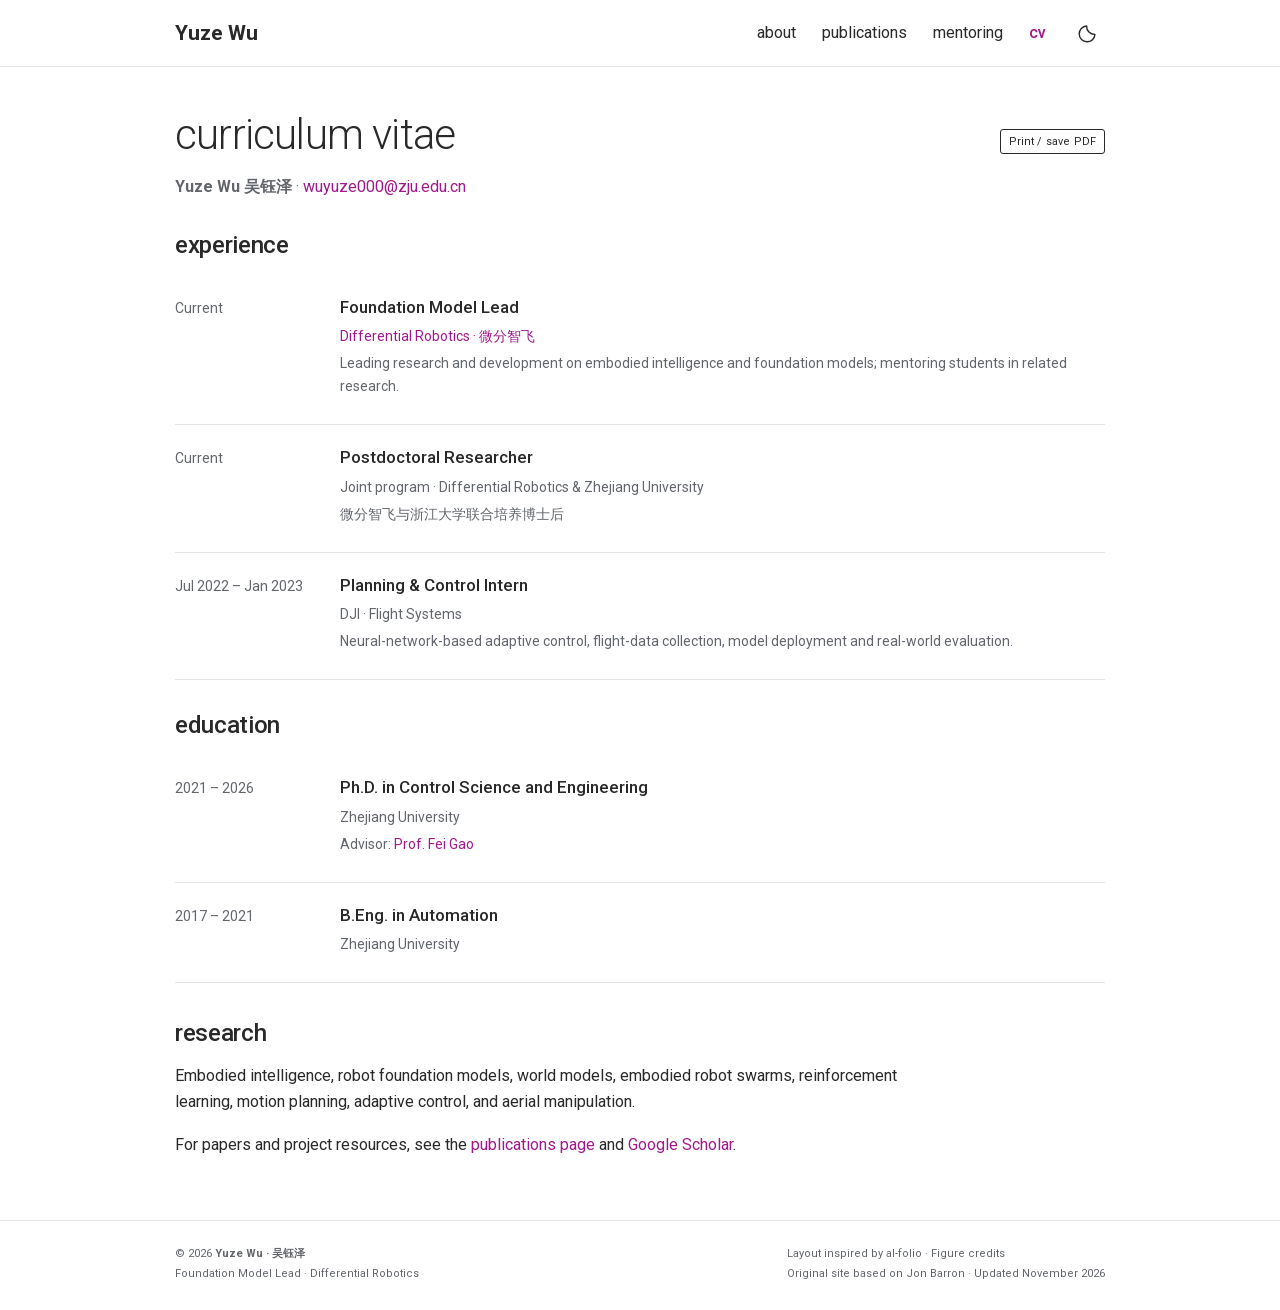
==== commit 089ab3a3: "Update advisor website and remove lab affiliation text" ====
--- a/cv/index.html
+++ b/cv/index.html
@@ -5,12 +5,12 @@
 <link rel="canonical" href="https://wyz000.github.io/cv/"><meta property="og:type" content="website"><meta property="og:title" content="Cv · Yuze Wu"><meta property="og:description" content="Academic and professional background of Yuze Wu, Foundation Model Lead at Differential Robotics and joint postdoctoral researcher with Zhejiang University."><meta property="og:url" content="https://wyz000.github.io/cv/"><meta property="og:image" content="https://wyz000.github.io/assets/images/yuze-wu.jpg">
 <meta name="theme-color" content="#ffffff"><link rel="icon" href="../assets/favicon.svg" type="image/svg+xml">
 <script>try{const t=localStorage.getItem('theme');document.documentElement.dataset.theme=t||(matchMedia('(prefers-color-scheme: dark)').matches?'dark':'light')}catch(e){}</script>
-<link rel="stylesheet" href="../assets/css/site.css?v=ba0b3f9cfb"><script src="../assets/js/site.js" defer></script>
+<link rel="stylesheet" href="../assets/css/site.css?v=0efd8b36a1"><script src="../assets/js/site.js" defer></script>
 <script type="application/ld+json">{"@context": "https://schema.org", "@type": "Person", "name": "Yuze Wu", "alternateName": "吴钰泽", "url": "https://wyz000.github.io", "jobTitle": ["Foundation Model Lead", "Postdoctoral Researcher"], "affiliation": [{"@type": "Organization", "name": "Differential Robotics", "url": "https://www.diffrobot.com/"}, {"@type": "CollegeOrUniversity", "name": "Zhejiang University"}], "alumniOf": {"@type": "CollegeOrUniversity", "name": "Zhejiang University"}, "sameAs": ["https://scholar.google.com/citations?user=xYCz7sAAAAAJ&hl=en", "https://github.com/Wyz000"]}</script></head>
 <body><a class="skip-link" href="#main">Skip to content</a>
 <header class="site-header"><div class="wrap header-inner"><a class="brand" href="../" aria-label="Yuze Wu home"><strong>Yuze Wu</strong></a>
 <div class="header-right"><nav id="site-nav" aria-label="Main navigation" data-menu><a href="../">about</a><a href="../publications/">publications</a><a href="../mentoring/">mentoring</a><a href="../cv/" aria-current="page">cv</a></nav>
 <button class="icon-button" type="button" data-theme-toggle aria-label="Switch to dark theme"><svg class="moon" viewBox="0 0 24 24" fill="none" stroke="currentColor" stroke-width="1.6" stroke-linecap="round" stroke-linejoin="round" aria-hidden="true"><path d="M20.5 13A9 9 0 0 1 11 3.5 9 9 0 1 0 20.5 13Z"/></svg><svg class="sun" viewBox="0 0 24 24" fill="none" stroke="currentColor" stroke-width="1.6" stroke-linecap="round" stroke-linejoin="round" aria-hidden="true"><circle cx="12" cy="12" r="4"/><path d="M12 2v2m0 16v2M2 12h2m16 0h2M5 5l1.5 1.5m11 11L19 19M5 19l1.5-1.5m11-11L19 5"/></svg></button>
 <button class="icon-button menu-button" type="button" data-menu-toggle aria-label="Toggle navigation" aria-expanded="false" aria-controls="site-nav"><svg class="" viewBox="0 0 24 24" fill="none" stroke="currentColor" stroke-width="1.6" stroke-linecap="round" stroke-linejoin="round" aria-hidden="true"><path d="M4 6h16M4 12h16M4 18h16"/></svg></button></div></div></header>
-<main id="main" class="wrap"><div class="cv-title"><h1>curriculum vitae</h1><button class="outline-button print-button" type="button" data-print>Print / save PDF</button></div><p class="page-intro"><strong>Yuze Wu <span lang="zh-CN">吴钰泽</span></strong> · <a href="mailto:wuyuze000@zju.edu.cn">wuyuze000@zju.edu.cn</a></p><section class="section"><h2>experience</h2><div class="cv-entry"><time>Current</time><div><h3>Foundation Model Lead</h3><p><a href="https://www.diffrobot.com/">Differential Robotics · 微分智飞</a></p><p>Leading research and development on embodied intelligence and foundation models; mentoring students in related research.</p></div></div><div class="cv-entry"><time>Current</time><div><h3>Postdoctoral Researcher</h3><p>Joint program · Differential Robotics &amp; Zhejiang University</p><p lang="zh-CN">微分智飞与浙江大学联合培养博士后</p></div></div><div class="cv-entry"><time>Jul 2022 – Jan 2023</time><div><h3>Planning &amp; Control Intern</h3><p>DJI · Flight Systems</p><p>Neural-network-based adaptive control, flight-data collection, model deployment and real-world evaluation.</p></div></div></section><section class="section"><h2>education</h2><div class="cv-entry"><time>2021 – 2026</time><div><h3>Ph.D. in Control Science and Engineering</h3><p>Zhejiang University · FAST Lab</p><p>Advisor: Prof. Fei Gao</p></div></div><div class="cv-entry"><time>2017 – 2021</time><div><h3>B.Eng. in Automation</h3><p>Zhejiang University</p></div></div></section><section class="section text-content"><h2>research</h2><p>Embodied intelligence, robot foundation models, world models, embodied robot swarms, reinforcement learning, motion planning, adaptive control, and aerial manipulation.</p><p>For papers and project resources, see the <a href="../publications/">publications page</a> and <a href="https://scholar.google.com/citations?user=xYCz7sAAAAAJ&hl=en">Google Scholar</a>.</p></section></main>
+<main id="main" class="wrap"><div class="cv-title"><h1>curriculum vitae</h1><button class="outline-button print-button" type="button" data-print>Print / save PDF</button></div><p class="page-intro"><strong>Yuze Wu <span lang="zh-CN">吴钰泽</span></strong> · <a href="mailto:wuyuze000@zju.edu.cn">wuyuze000@zju.edu.cn</a></p><section class="section"><h2>experience</h2><div class="cv-entry"><time>Current</time><div><h3>Foundation Model Lead</h3><p><a href="https://www.diffrobot.com/">Differential Robotics · 微分智飞</a></p><p>Leading research and development on embodied intelligence and foundation models; mentoring students in related research.</p></div></div><div class="cv-entry"><time>Current</time><div><h3>Postdoctoral Researcher</h3><p>Joint program · Differential Robotics &amp; Zhejiang University</p><p lang="zh-CN">微分智飞与浙江大学联合培养博士后</p></div></div><div class="cv-entry"><time>Jul 2022 – Jan 2023</time><div><h3>Planning &amp; Control Intern</h3><p>DJI · Flight Systems</p><p>Neural-network-based adaptive control, flight-data collection, model deployment and real-world evaluation.</p></div></div></section><section class="section"><h2>education</h2><div class="cv-entry"><time>2021 – 2026</time><div><h3>Ph.D. in Control Science and Engineering</h3><p>Zhejiang University</p><p>Advisor: <a href="https://feigao-robotics.com/">Prof. Fei Gao</a></p></div></div><div class="cv-entry"><time>2017 – 2021</time><div><h3>B.Eng. in Automation</h3><p>Zhejiang University</p></div></div></section><section class="section text-content"><h2>research</h2><p>Embodied intelligence, robot foundation models, world models, embodied robot swarms, reinforcement learning, motion planning, adaptive control, and aerial manipulation.</p><p>For papers and project resources, see the <a href="../publications/">publications page</a> and <a href="https://scholar.google.com/citations?user=xYCz7sAAAAAJ&hl=en">Google Scholar</a>.</p></section></main>
 <footer class="site-footer"><div class="wrap footer-inner"><span>© 2026 <strong>Yuze Wu · <span lang="zh-CN">吴钰泽</span></strong><br>Foundation Model Lead · <a href="https://www.diffrobot.com/">Differential Robotics</a></span><span>Layout inspired by <a href="https://github.com/alshedivat/al-folio">al-folio</a> · <a href="../assets/images/CREDITS.txt">Figure credits</a><br>Original site based on <a href="https://jonbarron.info/">Jon Barron</a> · Updated November 2026</span></div></footer></body></html>
--- a/assets/css/site.css
+++ b/assets/css/site.css
@@ -15,6 +15,10 @@
 .news-list{list-style:none;padding:0;margin:0;font-size:14px;line-height:1.65}
 .news-list li{display:grid;grid-template-columns:96px minmax(0,1fr);gap:12px;margin:0 0 7px}
 .news-list time{font-weight:500;white-space:nowrap;font-variant-numeric:tabular-nums}
+.news-list .news-pinned{padding:10px 12px;margin-bottom:14px;border-left:2px solid var(--accent);border-radius:0 4px 4px 0;background:var(--soft)}
+.news-pin{color:var(--accent);font-size:12px;font-weight:700;white-space:nowrap;margin-right:6px}
+.news-pinned a{font-weight:700}.news-summary{display:block;margin-top:3px;font-size:13px;line-height:1.6;color:var(--muted)}
+.news-highlight a{font-weight:500}.news-celebration{white-space:nowrap}
 .earlier-news{margin-top:10px;font-size:13px}
 .earlier-news>summary{color:var(--accent);cursor:pointer;width:fit-content}
 .earlier-news[open]>.news-list{margin-top:12px}
